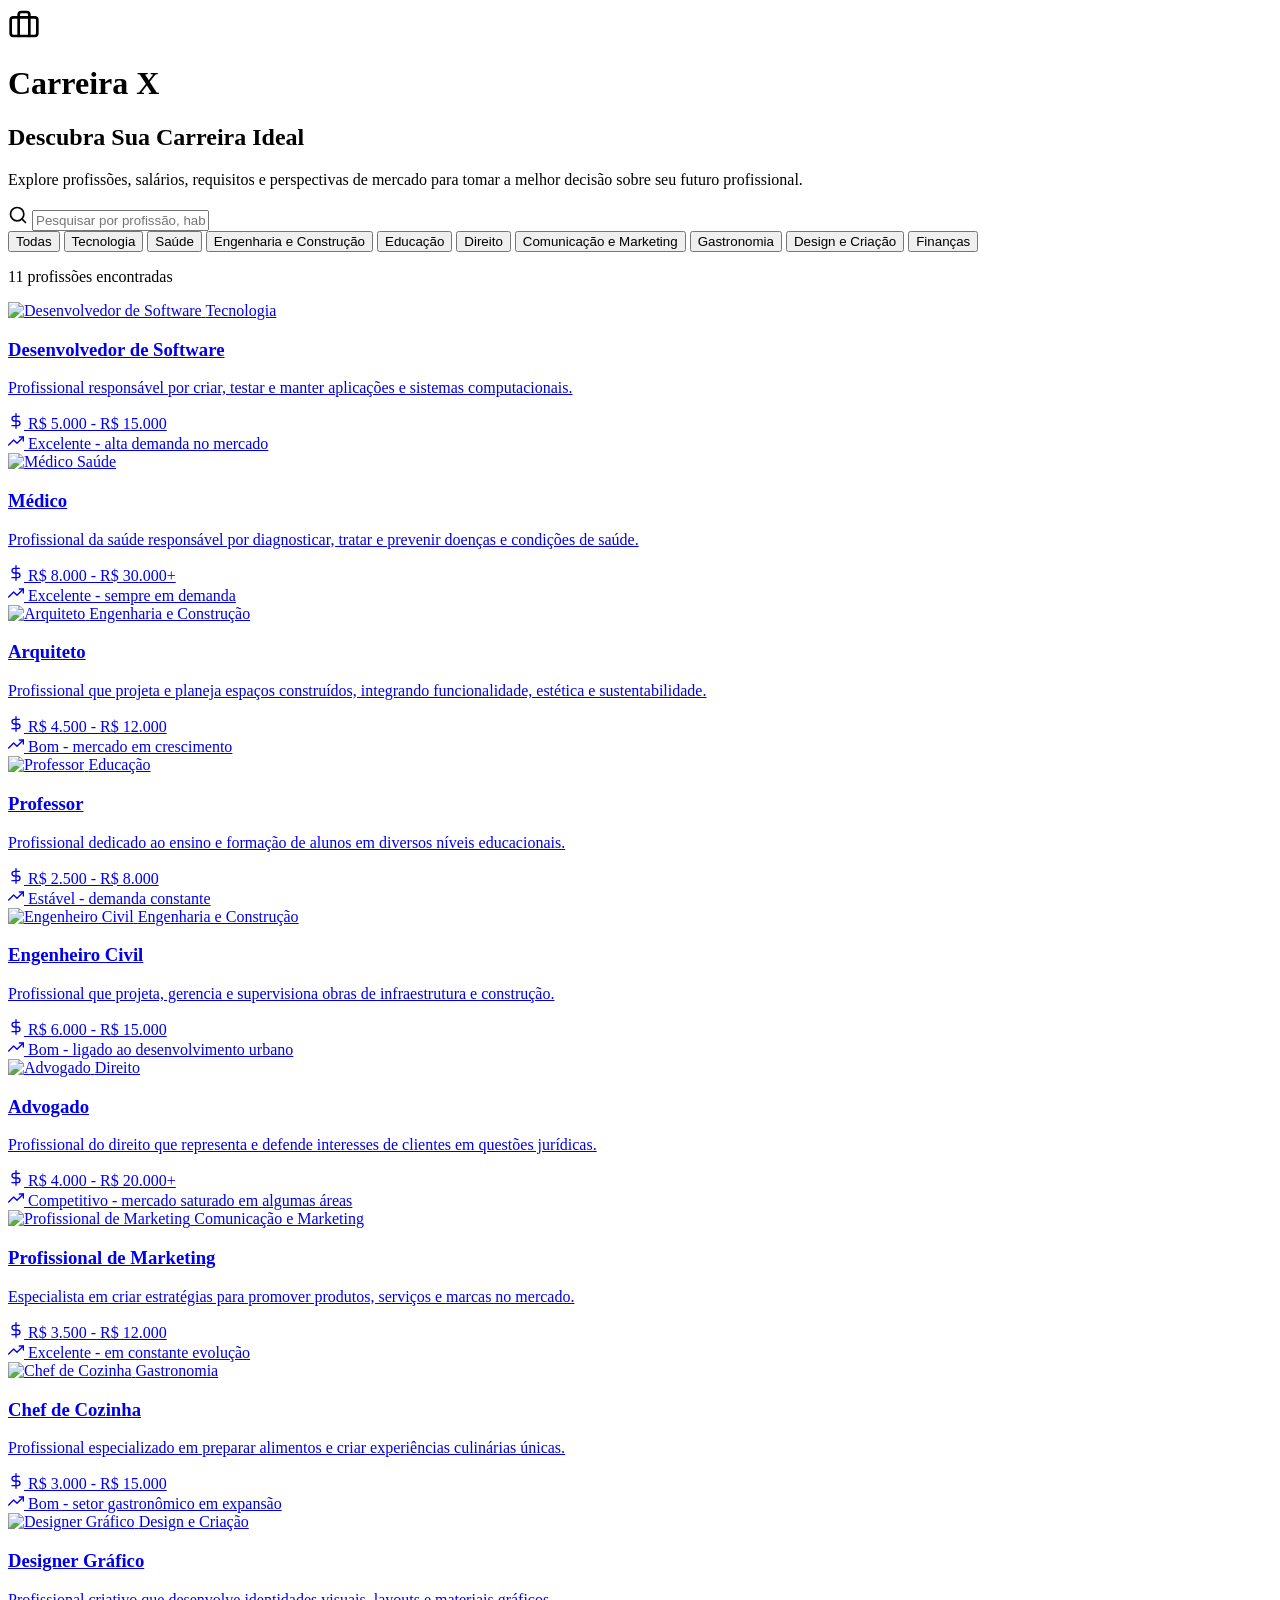
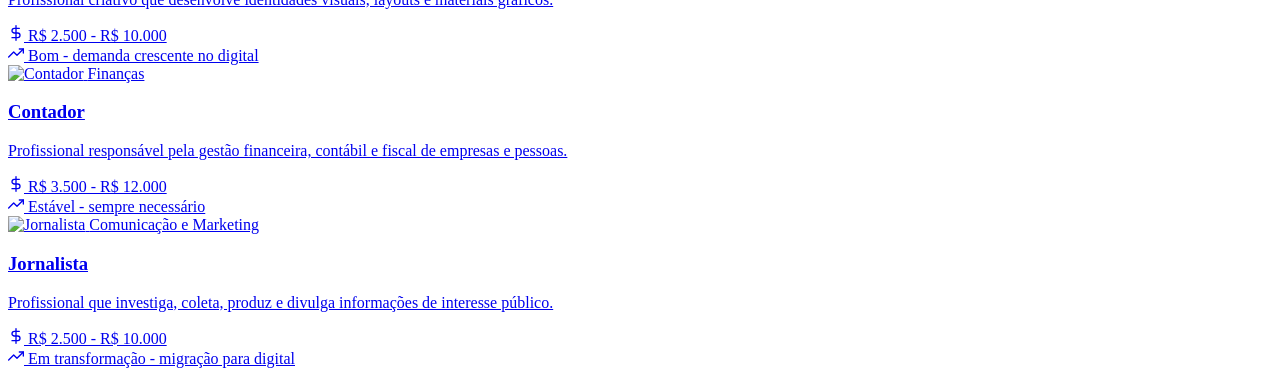
==== detalhes.html @ d0b8b5d3 "ytfgh" ====
<!DOCTYPE html>
<html lang="pt-BR">
<head>
    <meta charset="UTF-8">
    <meta name="viewport" content="width=device-width, initial-scale=1.0">
    <title>Detalhes da Carreira - Carreira X</title>
    <link rel="stylesheet" href="styles.css">
</head>
<body>
    <!-- Header -->
    <header class="header">
        <div class="container">
            <div class="header-with-back">
                <a href="index.html" class="logo-container" style="text-decoration: none;">
                    <div class="logo-icon">
                        <svg xmlns="http://www.w3.org/2000/svg" width="24" height="24" viewBox="0 0 24 24" fill="none" stroke="currentColor" stroke-width="2" stroke-linecap="round" stroke-linejoin="round">
                            <rect x="2" y="7" width="20" height="14" rx="2" ry="2"></rect>
                            <path d="M16 21V5a2 2 0 0 0-2-2h-4a2 2 0 0 0-2 2v16"></path>
                        </svg>
                    </div>
                    <span class="logo-text">Carreira X</span>
                </a>
                <a href="index.html" class="back-button">
                    <svg xmlns="http://www.w3.org/2000/svg" width="16" height="16" viewBox="0 0 24 24" fill="none" stroke="currentColor" stroke-width="2" stroke-linecap="round" stroke-linejoin="round">
                        <line x1="19" y1="12" x2="5" y2="12"></line>
                        <polyline points="12 19 5 12 12 5"></polyline>
                    </svg>
                    Voltar
                </a>
            </div>
        </div>
    </header>

    <!-- Hero Image -->
    <div class="hero-image" id="heroImage">
        <img src="" alt="" id="heroImg">
        <div class="hero-overlay"></div>
        <div class="hero-content">
            <div class="container">
                <span class="detail-badge" id="categoryBadge"></span>
                <h1 class="detail-title" id="careerTitle"></h1>
            </div>
        </div>
    </div>

    <!-- Content -->
    <div class="container" style="padding-top: 3rem; padding-bottom: 3rem;">
        <!-- Info Cards -->
        <div class="info-cards">
            <div class="info-card">
                <div class="info-card-header">
                    <div class="info-card-icon salary">
                        <svg xmlns="http://www.w3.org/2000/svg" width="24" height="24" viewBox="0 0 24 24" fill="none" stroke="currentColor" stroke-width="2" stroke-linecap="round" stroke-linejoin="round">
                            <line x1="12" y1="1" x2="12" y2="23"></line>
                            <path d="M17 5H9.5a3.5 3.5 0 0 0 0 7h5a3.5 3.5 0 0 1 0 7H6"></path>
                        </svg>
                    </div>
                    <h3 class="info-card-title">Faixa Salarial</h3>
                </div>
                <p class="info-card-value" id="salaryValue"></p>
            </div>

            <div class="info-card">
                <div class="info-card-header">
                    <div class="info-card-icon market">
                        <svg xmlns="http://www.w3.org/2000/svg" width="24" height="24" viewBox="0 0 24 24" fill="none" stroke="currentColor" stroke-width="2" stroke-linecap="round" stroke-linejoin="round">
                            <polyline points="23 6 13.5 15.5 8.5 10.5 1 18"></polyline>
                            <polyline points="17 6 23 6 23 12"></polyline>
                        </svg>
                    </div>
                    <h3 class="info-card-title">Mercado</h3>
                </div>
                <p class="info-card-value" id="marketValue" style="font-size: 1.25rem;"></p>
            </div>

            <div class="info-card">
                <div class="info-card-header">
                    <div class="info-card-icon education">
                        <svg xmlns="http://www.w3.org/2000/svg" width="24" height="24" viewBox="0 0 24 24" fill="none" stroke="currentColor" stroke-width="2" stroke-linecap="round" stroke-linejoin="round">
                            <path d="M22 10v6M2 10l10-5 10 5-10 5z"></path>
                            <path d="M6 12v5c3 3 9 3 12 0v-5"></path>
                        </svg>
                    </div>
                    <h3 class="info-card-title">Formação</h3>
                </div>
                <p class="info-card-value" style="font-size: 1.125rem;" id="educationValue"></p>
            </div>
        </div>

        <!-- Main Content -->
        <div class="detail-content">
            <!-- Left Column -->
            <div class="main-content">
                <!-- Description -->
                <div class="content-card">
                    <h2 class="content-title">Sobre a Profissão</h2>
                    <p class="content-text" id="descriptionText"></p>
                </div>

                <!-- Responsibilities -->
                <div class="content-card">
                    <h2 class="content-title">Responsabilidades</h2>
                    <ul class="responsibility-list" id="responsibilitiesList"></ul>
                </div>

                <!-- Pros and Cons -->
                <div class="pros-cons-grid">
                    <div class="content-card">
                        <h2 class="pros-title">
                            <svg xmlns="http://www.w3.org/2000/svg" width="24" height="24" viewBox="0 0 24 24" fill="none" stroke="currentColor" stroke-width="2" stroke-linecap="round" stroke-linejoin="round" style="color: #16a34a;">
                                <path d="M22 11.08V12a10 10 0 1 1-5.93-9.14"></path>
                                <polyline points="22 4 12 14.01 9 11.01"></polyline>
                            </svg>
                            Vantagens
                        </h2>
                        <ul class="pros-list" id="prosList"></ul>
                    </div>

                    <div class="content-card">
                        <h2 class="cons-title">
                            <svg xmlns="http://www.w3.org/2000/svg" width="24" height="24" viewBox="0 0 24 24" fill="none" stroke="currentColor" stroke-width="2" stroke-linecap="round" stroke-linejoin="round" style="color: #dc2626;">
                                <circle cx="12" cy="12" r="10"></circle>
                                <line x1="15" y1="9" x2="9" y2="15"></line>
                                <line x1="9" y1="9" x2="15" y2="15"></line>
                            </svg>
                            Desafios
                        </h2>
                        <ul class="cons-list" id="consList"></ul>
                    </div>
                </div>
            </div>

            <!-- Right Column - Sidebar -->
            <div class="sidebar">
                <div class="content-card skills-card">
                    <div class="skills-title">
                        <svg class="lightbulb-icon" xmlns="http://www.w3.org/2000/svg" width="24" height="24" viewBox="0 0 24 24" fill="none" stroke="currentColor" stroke-width="2" stroke-linecap="round" stroke-linejoin="round">
                            <line x1="9" y1="18" x2="15" y2="18"></line>
                            <line x1="10" y1="22" x2="14" y2="22"></line>
                            <path d="M15.09 14c.18-.98.65-1.74 1.41-2.5A4.65 4.65 0 0 0 18 8 6 6 0 0 0 6 8c0 1 .23 2.23 1.5 3.5A4.61 4.61 0 0 1 8.91 14"></path>
                        </svg>
                        Habilidades
                    </div>
                    <div class="skills-container" id="skillsContainer"></div>

                    <div class="education-section">
                        <h3 class="education-title">Formação Necessária</h3>
                        <p class="education-text" id="educationDetail"></p>
                    </div>
                </div>
            </div>
        </div>
    </div>

    <script src="data.js"></script>
    <script src="detalhes.js"></script>
</body>
</html>
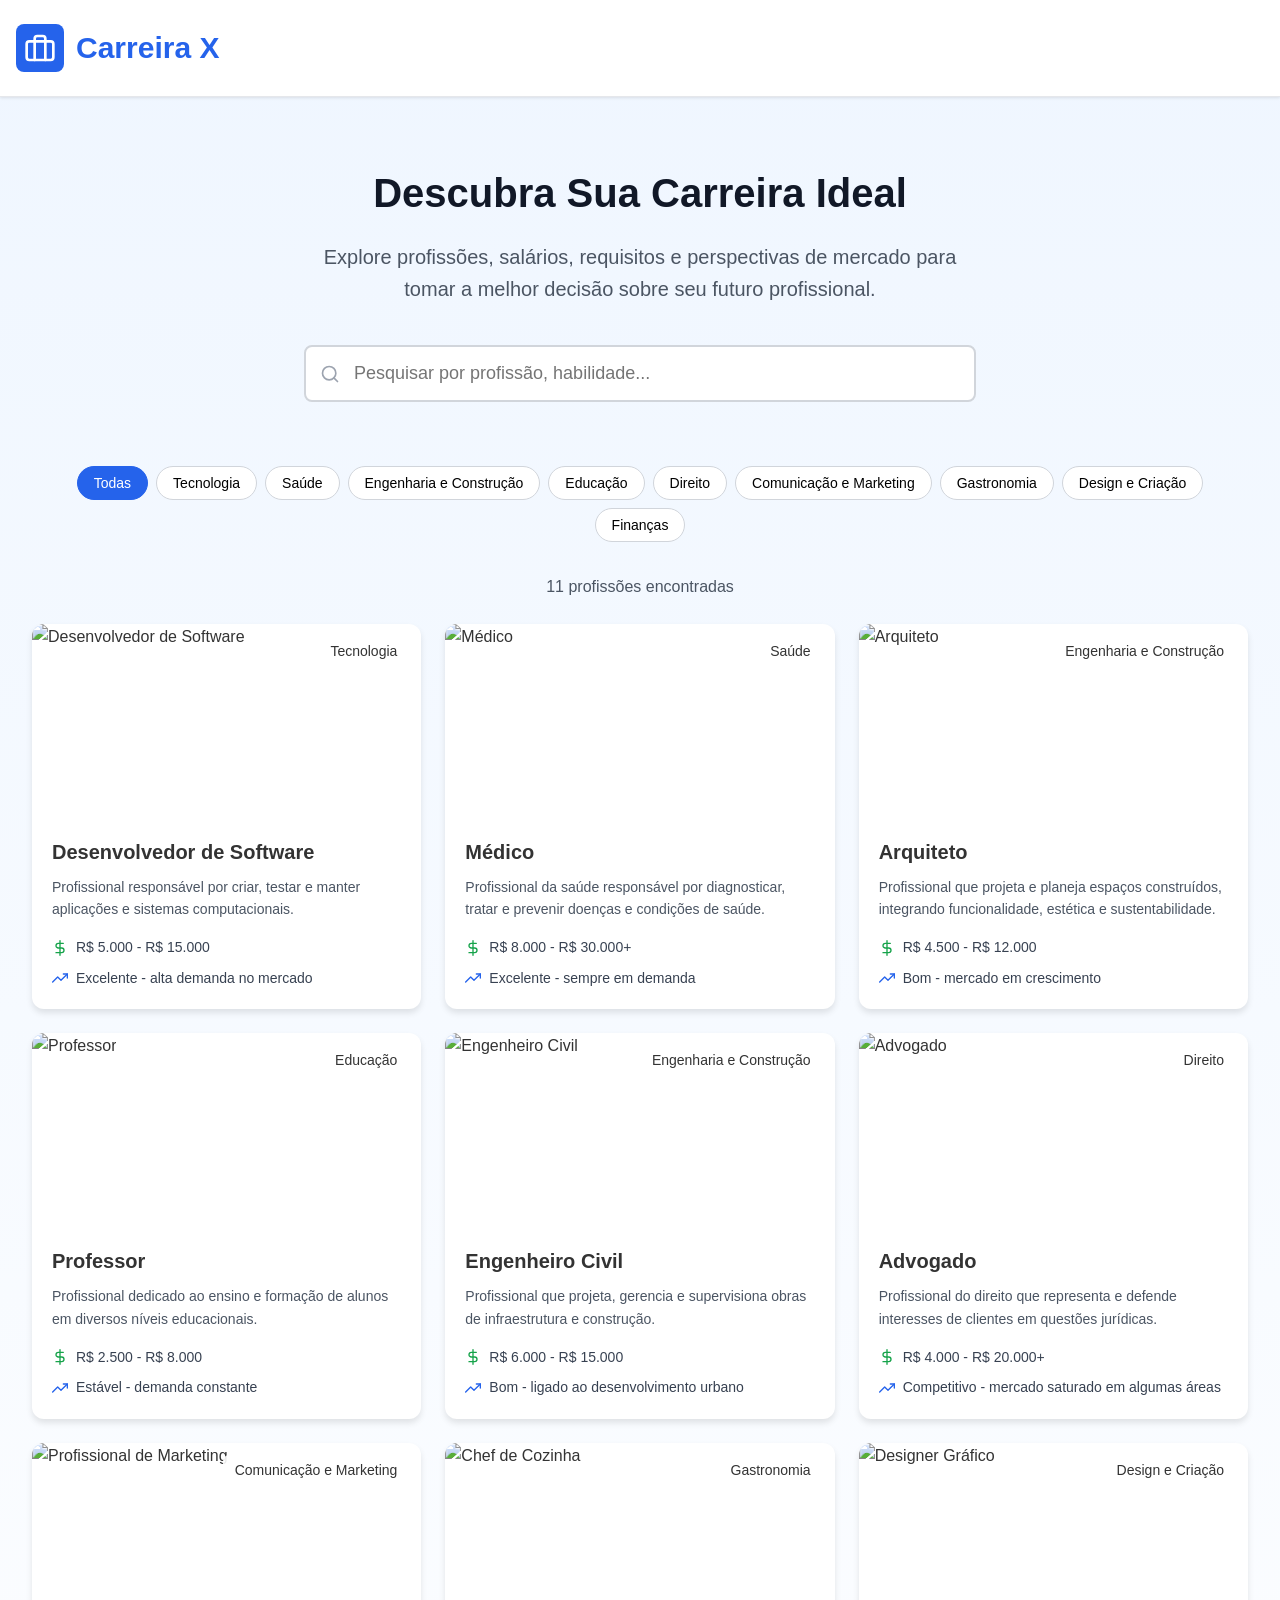
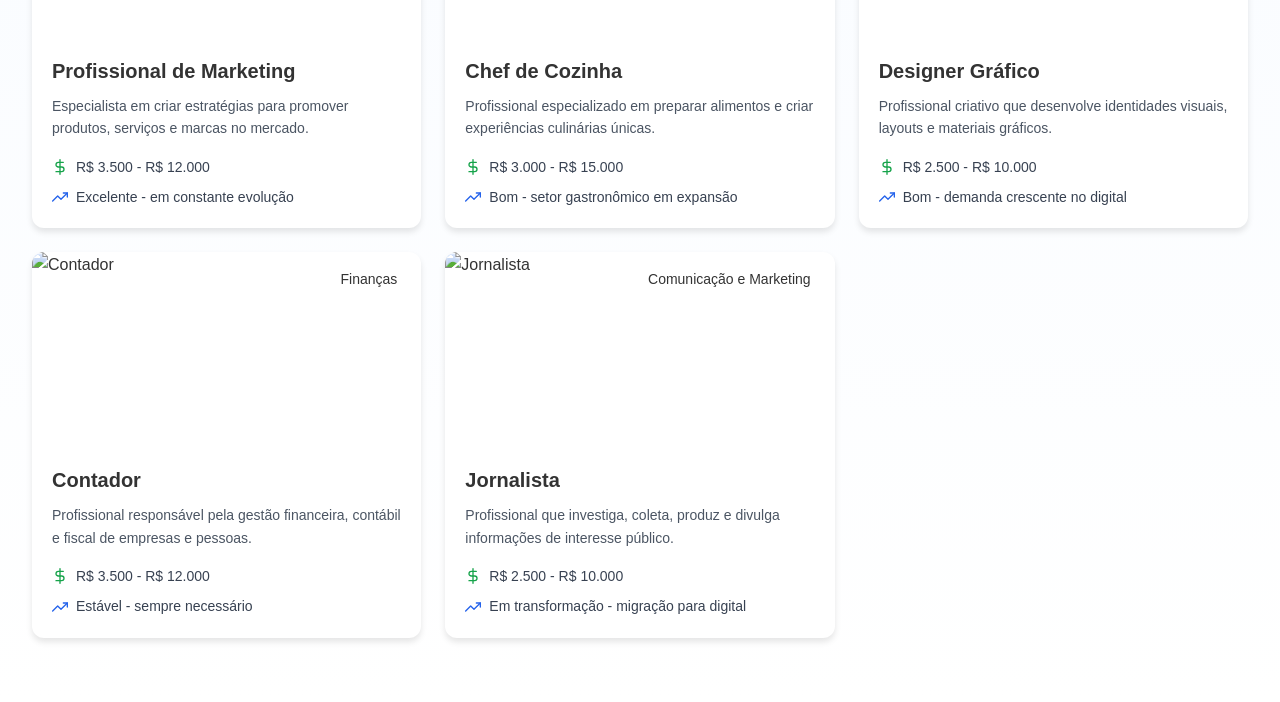
==== commit e7c441af: "fddf" ====
--- a/detalhes.html
+++ b/detalhes.html
@@ -4,7 +4,7 @@
     <meta charset="UTF-8">
     <meta name="viewport" content="width=device-width, initial-scale=1.0">
     <title>Detalhes da Carreira - Carreira X</title>
-    <link rel="stylesheet" href="styles.css">
+    <link rel="stylesheet" href="style.css">
 </head>
 <body>
     <!-- Header -->
--- a/style.css
+++ b/style.css
@@ -0,0 +1,589 @@
+* {
+    margin: 0;
+    padding: 0;
+    box-sizing: border-box;
+}
+
+body {
+    font-family: -apple-system, BlinkMacSystemFont, 'Segoe UI', 'Roboto', 'Oxygen', 'Ubuntu', 'Cantarell', sans-serif;
+    line-height: 1.6;
+    color: #333;
+    background: linear-gradient(to bottom, #eff6ff, #ffffff);
+    min-height: 100vh;
+}
+
+.container {
+    max-width: 1280px;
+    margin: 0 auto;
+    padding: 0 1rem;
+}
+
+/* Header */
+.header {
+    background: white;
+    box-shadow: 0 1px 3px rgba(0, 0, 0, 0.1);
+    border-bottom: 1px solid #e5e7eb;
+    position: sticky;
+    top: 0;
+    z-index: 100;
+}
+
+.logo-container {
+    display: flex;
+    align-items: center;
+    gap: 0.75rem;
+    padding: 1.5rem 0;
+}
+
+.logo-icon {
+    background: #2563eb;
+    padding: 0.5rem;
+    border-radius: 0.5rem;
+    display: flex;
+    align-items: center;
+    justify-content: center;
+    color: white;
+}
+
+.logo-text {
+    font-size: 1.875rem;
+    font-weight: 700;
+    color: #2563eb;
+}
+
+/* Hero Section */
+.hero {
+    padding: 4rem 1rem;
+    text-align: center;
+}
+
+.hero-title {
+    font-size: 2.5rem;
+    font-weight: 700;
+    color: #111827;
+    margin-bottom: 1rem;
+}
+
+.hero-subtitle {
+    font-size: 1.25rem;
+    color: #4b5563;
+    margin-bottom: 2.5rem;
+    max-width: 42rem;
+    margin-left: auto;
+    margin-right: auto;
+}
+
+.search-container {
+    display: flex;
+    justify-content: center;
+}
+
+.search-wrapper {
+    position: relative;
+    width: 100%;
+    max-width: 42rem;
+}
+
+.search-icon {
+    position: absolute;
+    left: 1rem;
+    top: 50%;
+    transform: translateY(-50%);
+    color: #9ca3af;
+}
+
+.search-input {
+    width: 100%;
+    padding: 1rem 1rem 1rem 3rem;
+    font-size: 1.125rem;
+    border: 2px solid #d1d5db;
+    border-radius: 0.5rem;
+    outline: none;
+    transition: border-color 0.2s;
+}
+
+.search-input:focus {
+    border-color: #2563eb;
+}
+
+/* Categories */
+.categories {
+    padding: 0 1rem 2rem;
+}
+
+.category-buttons {
+    display: flex;
+    flex-wrap: wrap;
+    gap: 0.5rem;
+    justify-content: center;
+}
+
+.category-btn {
+    padding: 0.5rem 1rem;
+    border: 1px solid #d1d5db;
+    background: white;
+    border-radius: 9999px;
+    cursor: pointer;
+    font-size: 0.875rem;
+    transition: all 0.2s;
+}
+
+.category-btn:hover {
+    background: #f3f4f6;
+}
+
+.category-btn.active {
+    background: #2563eb;
+    color: white;
+    border-color: #2563eb;
+}
+
+/* Careers Section */
+.careers-section {
+    padding: 0 1rem 4rem;
+}
+
+.results-count {
+    text-align: center;
+    color: #4b5563;
+    margin-bottom: 1.5rem;
+}
+
+.careers-grid {
+    display: grid;
+    grid-template-columns: repeat(auto-fill, minmax(320px, 1fr));
+    gap: 1.5rem;
+}
+
+/* Career Card */
+.career-card {
+    background: white;
+    border-radius: 0.75rem;
+    box-shadow: 0 4px 6px rgba(0, 0, 0, 0.1);
+    overflow: hidden;
+    transition: all 0.3s;
+    text-decoration: none;
+    color: inherit;
+    display: block;
+    height: 100%;
+}
+
+.career-card:hover {
+    box-shadow: 0 10px 15px rgba(0, 0, 0, 0.15);
+    transform: translateY(-2px);
+}
+
+.card-image-container {
+    position: relative;
+    height: 12rem;
+    overflow: hidden;
+}
+
+.card-image {
+    width: 100%;
+    height: 100%;
+    object-fit: cover;
+    transition: transform 0.3s;
+}
+
+.career-card:hover .card-image {
+    transform: scale(1.1);
+}
+
+.card-badge {
+    position: absolute;
+    top: 0.75rem;
+    right: 0.75rem;
+    background: rgba(255, 255, 255, 0.9);
+    padding: 0.25rem 0.75rem;
+    border-radius: 0.375rem;
+    font-size: 0.875rem;
+    font-weight: 500;
+}
+
+.card-content {
+    padding: 1.25rem;
+}
+
+.card-title {
+    font-size: 1.25rem;
+    font-weight: 600;
+    margin-bottom: 0.5rem;
+    transition: color 0.2s;
+}
+
+.career-card:hover .card-title {
+    color: #2563eb;
+}
+
+.card-description {
+    color: #4b5563;
+    font-size: 0.875rem;
+    margin-bottom: 1rem;
+    display: -webkit-box;
+    -webkit-line-clamp: 2;
+    -webkit-box-orient: vertical;
+    overflow: hidden;
+}
+
+.card-info {
+    display: flex;
+    flex-direction: column;
+    gap: 0.5rem;
+}
+
+.info-item {
+    display: flex;
+    align-items: center;
+    gap: 0.5rem;
+    font-size: 0.875rem;
+    color: #374151;
+}
+
+.info-icon {
+    width: 1rem;
+    height: 1rem;
+    flex-shrink: 0;
+}
+
+.info-icon.salary {
+    color: #16a34a;
+}
+
+.info-icon.market {
+    color: #2563eb;
+}
+
+/* No Results */
+.no-results {
+    text-align: center;
+    padding: 4rem 1rem;
+}
+
+.no-results-title {
+    font-size: 1.25rem;
+    color: #4b5563;
+    margin-bottom: 0.5rem;
+}
+
+.no-results-text {
+    color: #6b7280;
+}
+
+/* Details Page */
+.back-button {
+    display: inline-flex;
+    align-items: center;
+    gap: 0.5rem;
+    padding: 0.5rem 1rem;
+    border: 1px solid #d1d5db;
+    background: white;
+    border-radius: 0.375rem;
+    cursor: pointer;
+    text-decoration: none;
+    color: #374151;
+    transition: background 0.2s;
+}
+
+.back-button:hover {
+    background: #f3f4f6;
+}
+
+.header-with-back {
+    display: flex;
+    justify-content: space-between;
+    align-items: center;
+    padding: 1rem 0;
+}
+
+.hero-image {
+    position: relative;
+    height: 20rem;
+    overflow: hidden;
+}
+
+.hero-image img {
+    width: 100%;
+    height: 100%;
+    object-fit: cover;
+}
+
+.hero-overlay {
+    position: absolute;
+    inset: 0;
+    background: linear-gradient(to top, rgba(0, 0, 0, 0.6), transparent);
+}
+
+.hero-content {
+    position: absolute;
+    bottom: 0;
+    left: 0;
+    right: 0;
+    padding: 2rem;
+}
+
+.detail-badge {
+    display: inline-block;
+    background: rgba(255, 255, 255, 0.9);
+    padding: 0.25rem 0.75rem;
+    border-radius: 0.375rem;
+    font-size: 0.875rem;
+    margin-bottom: 0.75rem;
+}
+
+.detail-title {
+    font-size: 2.5rem;
+    font-weight: 700;
+    color: white;
+    margin-bottom: 0.5rem;
+}
+
+.info-cards {
+    display: grid;
+    grid-template-columns: repeat(auto-fit, minmax(250px, 1fr));
+    gap: 1.5rem;
+    margin: 3rem 0;
+}
+
+.info-card {
+    background: white;
+    border-radius: 0.75rem;
+    box-shadow: 0 4px 6px rgba(0, 0, 0, 0.1);
+    padding: 1.5rem;
+}
+
+.info-card-header {
+    display: flex;
+    align-items: center;
+    gap: 0.75rem;
+    margin-bottom: 0.5rem;
+}
+
+.info-card-icon {
+    padding: 0.5rem;
+    border-radius: 0.5rem;
+    display: flex;
+}
+
+.info-card-icon.salary {
+    background: #dcfce7;
+    color: #16a34a;
+}
+
+.info-card-icon.market {
+    background: #dbeafe;
+    color: #2563eb;
+}
+
+.info-card-icon.education {
+    background: #f3e8ff;
+    color: #9333ea;
+}
+
+.info-card-title {
+    font-size: 1.125rem;
+    font-weight: 500;
+}
+
+.info-card-value {
+    font-size: 1.5rem;
+    font-weight: 600;
+}
+
+.detail-content {
+    display: grid;
+    grid-template-columns: 2fr 1fr;
+    gap: 2rem;
+    margin-bottom: 4rem;
+}
+
+.main-content {
+    display: flex;
+    flex-direction: column;
+    gap: 2rem;
+}
+
+.content-card {
+    background: white;
+    border-radius: 0.75rem;
+    box-shadow: 0 4px 6px rgba(0, 0, 0, 0.1);
+    padding: 1.5rem;
+}
+
+.content-title {
+    font-size: 1.5rem;
+    font-weight: 600;
+    margin-bottom: 1rem;
+}
+
+.content-text {
+    color: #374151;
+    line-height: 1.7;
+}
+
+.responsibility-list {
+    list-style: none;
+    display: flex;
+    flex-direction: column;
+    gap: 0.75rem;
+}
+
+.responsibility-item {
+    display: flex;
+    gap: 0.75rem;
+    align-items: start;
+}
+
+.check-icon {
+    color: #2563eb;
+    flex-shrink: 0;
+    margin-top: 0.125rem;
+}
+
+.pros-cons-grid {
+    display: grid;
+    grid-template-columns: repeat(auto-fit, minmax(250px, 1fr));
+    gap: 1.5rem;
+}
+
+.pros-title,
+.cons-title {
+    font-size: 1.5rem;
+    font-weight: 600;
+    margin-bottom: 1rem;
+    display: flex;
+    align-items: center;
+    gap: 0.5rem;
+}
+
+.pros-list,
+.cons-list {
+    list-style: none;
+    display: flex;
+    flex-direction: column;
+    gap: 0.5rem;
+}
+
+.pros-list li,
+.cons-list li {
+    display: flex;
+    gap: 0.5rem;
+    align-items: start;
+}
+
+.bullet {
+    margin-top: 0.5rem;
+}
+
+.bullet.green {
+    color: #16a34a;
+}
+
+.bullet.red {
+    color: #dc2626;
+}
+
+.sidebar {
+    display: flex;
+    flex-direction: column;
+    gap: 1.5rem;
+}
+
+.skills-card {
+    position: sticky;
+    top: 6rem;
+}
+
+.skills-title {
+    display: flex;
+    align-items: center;
+    gap: 0.5rem;
+    font-size: 1.5rem;
+    font-weight: 600;
+    margin-bottom: 1rem;
+}
+
+.lightbulb-icon {
+    color: #eab308;
+}
+
+.skills-container {
+    display: flex;
+    flex-wrap: wrap;
+    gap: 0.5rem;
+}
+
+.skill-badge {
+    background: #f3f4f6;
+    padding: 0.25rem 0.75rem;
+    border-radius: 0.375rem;
+    font-size: 0.875rem;
+}
+
+.education-section {
+    margin-top: 1.5rem;
+    padding-top: 1.5rem;
+    border-top: 1px solid #e5e7eb;
+}
+
+.education-title {
+    font-size: 1.125rem;
+    font-weight: 600;
+    margin-bottom: 0.75rem;
+}
+
+.education-text {
+    color: #374151;
+    font-size: 0.875rem;
+}
+
+/* Responsive */
+@media (max-width: 1024px) {
+    .detail-content {
+        grid-template-columns: 1fr;
+    }
+    
+    .skills-card {
+        position: static;
+    }
+}
+
+@media (max-width: 768px) {
+    .hero-title {
+        font-size: 2rem;
+    }
+    
+    .hero-subtitle {
+        font-size: 1rem;
+    }
+    
+    .careers-grid {
+        grid-template-columns: 1fr;
+    }
+    
+    .info-cards {
+        grid-template-columns: 1fr;
+    }
+    
+    .pros-cons-grid {
+        grid-template-columns: 1fr;
+    }
+    
+    .detail-title {
+        font-size: 2rem;
+    }
+}
+
+@media (max-width: 640px) {
+    .category-buttons {
+        justify-content: flex-start;
+    }
+    
+    .logo-text {
+        font-size: 1.5rem;
+    }
+    
+    .hero {
+        padding: 2rem 1rem;
+    }
+}
